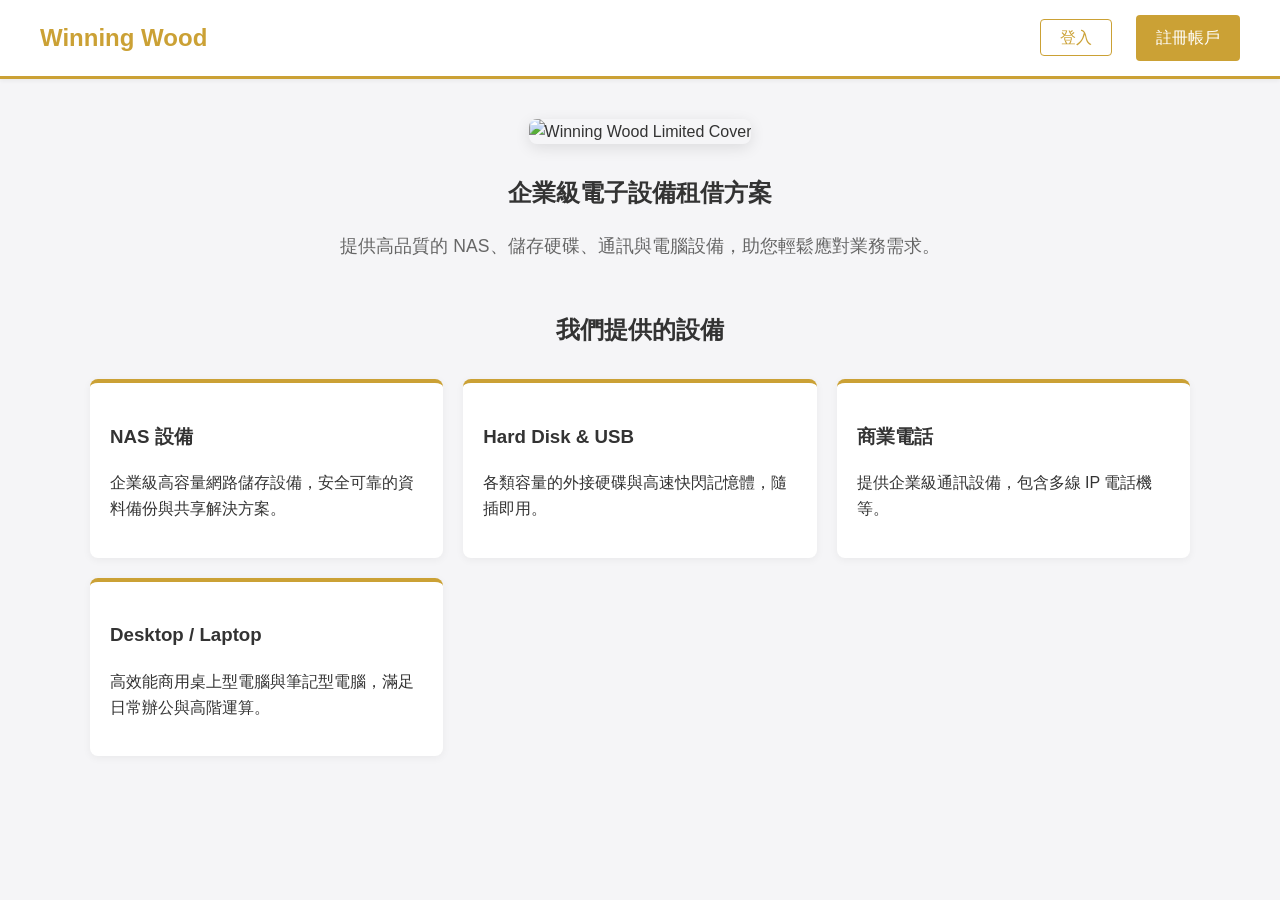
==== index.html @ e3df7d21 "Add files via upload" ====
<!DOCTYPE html>  
<html lang="zh-TW">  
<head>  
    <meta charset="UTF-8">  
    <meta name="viewport" content="width=device-width, initial-scale=1.0">  
    <title>Winning Wood Limited - 專業電子設備租借</title>  
    <link rel="stylesheet" href="style.css">  
</head>  
<body>  
    <header>  
        <a href="index.html" class="logo">Winning Wood</a>  
        <nav>  
            <a href="login.html" class="btn-outline">登入</a>  
            <a href="signup.html" class="btn-primary">註冊帳戶</a>  
        </nav>  
    </header>  
  
    <div class="container">  
        <section class="hero">  
            <img src="https://raw.githubusercontent.com/cyt012536-droid/Winning-wood-mages/refs/heads/main/winning%20wood.png" alt="Winning Wood Limited Cover">  
            <h1 style="margin-top: 30px;">企業級電子設備租借方案</h1>  
            <p style="color: #666; font-size: 1.1rem;">提供高品質的 NAS、儲存硬碟、通訊與電腦設備，助您輕鬆應對業務需求。</p>  
        </section>  
  
        <h2 style="text-align: center; margin-bottom: 30px;">我們提供的設備</h2>  
        <div class="equipment-grid">  
            <div class="equipment-item">  
                <h3>NAS 設備</h3>  
                <p>企業級高容量網路儲存設備，安全可靠的資料備份與共享解決方案。</p>  
            </div>  
            <div class="equipment-item">  
                <h3>Hard Disk & USB</h3>  
                <p>各類容量的外接硬碟與高速快閃記憶體，隨插即用。</p>  
            </div>  
            <div class="equipment-item">  
                <h3>商業電話</h3>  
                <p>提供企業級通訊設備，包含多線 IP 電話機等。</p>  
            </div>  
            <div class="equipment-item">  
                <h3>Desktop / Laptop</h3>  
                <p>高效能商用桌上型電腦與筆記型電腦，滿足日常辦公與高階運算。</p>  
            </div>  
        </div>  
    </div>  
</body>  
</html>
---- style.css ----
:root {  
    --primary-gold: #cba135;  
    --primary-gold-hover: #b38b29;  
    --bg-light-gray: #f5f5f7;  
    --text-dark: #333333;  
    --text-gray: #666666;  
    --white: #ffffff;  
}  
  
body {  
    font-family: -apple-system, BlinkMacSystemFont, "Segoe UI", Roboto, "Helvetica Neue", Arial, sans-serif;  
    background-color: var(--bg-light-gray);  
    color: var(--text-dark);  
    margin: 0;  
    padding: 0;  
    line-height: 1.6;  
}  
  
header {  
    background-color: var(--white);  
    border-bottom: 3px solid var(--primary-gold);  
    padding: 15px 40px;  
    display: flex;  
    justify-content: space-between;  
    align-items: center;  
    box-shadow: 0 2px 4px rgba(0,0,0,0.05);  
}  
  
header .logo {  
    font-size: 1.5rem;  
    font-weight: bold;  
    color: var(--primary-gold);  
    text-decoration: none;  
}  
  
header nav a {  
    margin-left: 20px;  
    text-decoration: none;  
    color: var(--text-dark);  
    font-weight: 500;  
}  
  
header nav a:hover { color: var(--primary-gold); }  
  
.container {  
    max-width: 1100px;  
    margin: 40px auto;  
    padding: 0 20px;  
}  
  
.btn-primary {  
    background-color: var(--primary-gold);  
    color: var(--white);  
    padding: 10px 20px;  
    border: none;  
    border-radius: 4px;  
    cursor: pointer;  
    font-size: 1rem;  
    text-decoration: none;  
    display: inline-block;  
    transition: background 0.3s;  
}  
  
.btn-primary:hover { background-color: var(--primary-gold-hover); }  
  
.btn-outline {  
    background-color: transparent;  
    color: var(--primary-gold);  
    border: 1px solid var(--primary-gold);  
    padding: 9px 19px;  
    border-radius: 4px;  
    text-decoration: none;  
    cursor: pointer;  
}  
  
.card {  
    background: var(--white);  
    padding: 30px;  
    border-radius: 8px;  
    box-shadow: 0 4px 12px rgba(0,0,0,0.05);  
    margin-bottom: 20px;  
}  
  
.form-group { margin-bottom: 15px; }  
.form-group label { display: block; margin-bottom: 5px; font-weight: 500; color: var(--text-gray); }  
.form-group input, .form-group select, .form-group textarea {  
    width: 100%; padding: 10px; border: 1px solid #ccc; border-radius: 4px; box-sizing: border-box; font-size: 1rem;  
}  
  
table { width: 100%; border-collapse: collapse; margin-top: 20px; }  
table th, table td { padding: 12px; text-align: left; border-bottom: 1px solid #ddd; }  
table th { background-color: #fcfcfc; color: var(--text-gray); }  
  
.hero { text-align: center; margin-bottom: 50px; }  
.hero img { max-width: 100%; height: auto; border-radius: 8px; box-shadow: 0 4px 15px rgba(0,0,0,0.1); }  
  
.equipment-grid { display: grid; grid-template-columns: repeat(auto-fit, minmax(280px, 1fr)); gap: 20px; }  
.equipment-item {  
    background: var(--white); padding: 20px; border-radius: 8px;  
    border-top: 4px solid var(--primary-gold); box-shadow: 0 2px 8px rgba(0,0,0,0.05);  
}  
  
.alert { padding: 10px; margin-bottom: 15px; border-radius: 4px; display: none; }  
.alert.error { background: #fdeaea; color: #d32f2f; display: block; }  
.alert.success { background: #eafcf1; color: #2e7d32; display: block; }  
.payment-notice { background: #fff8e1; border-left: 4px solid var(--primary-gold); padding: 15px; margin-bottom: 20px; color: #666; font-size: 0.95rem; }
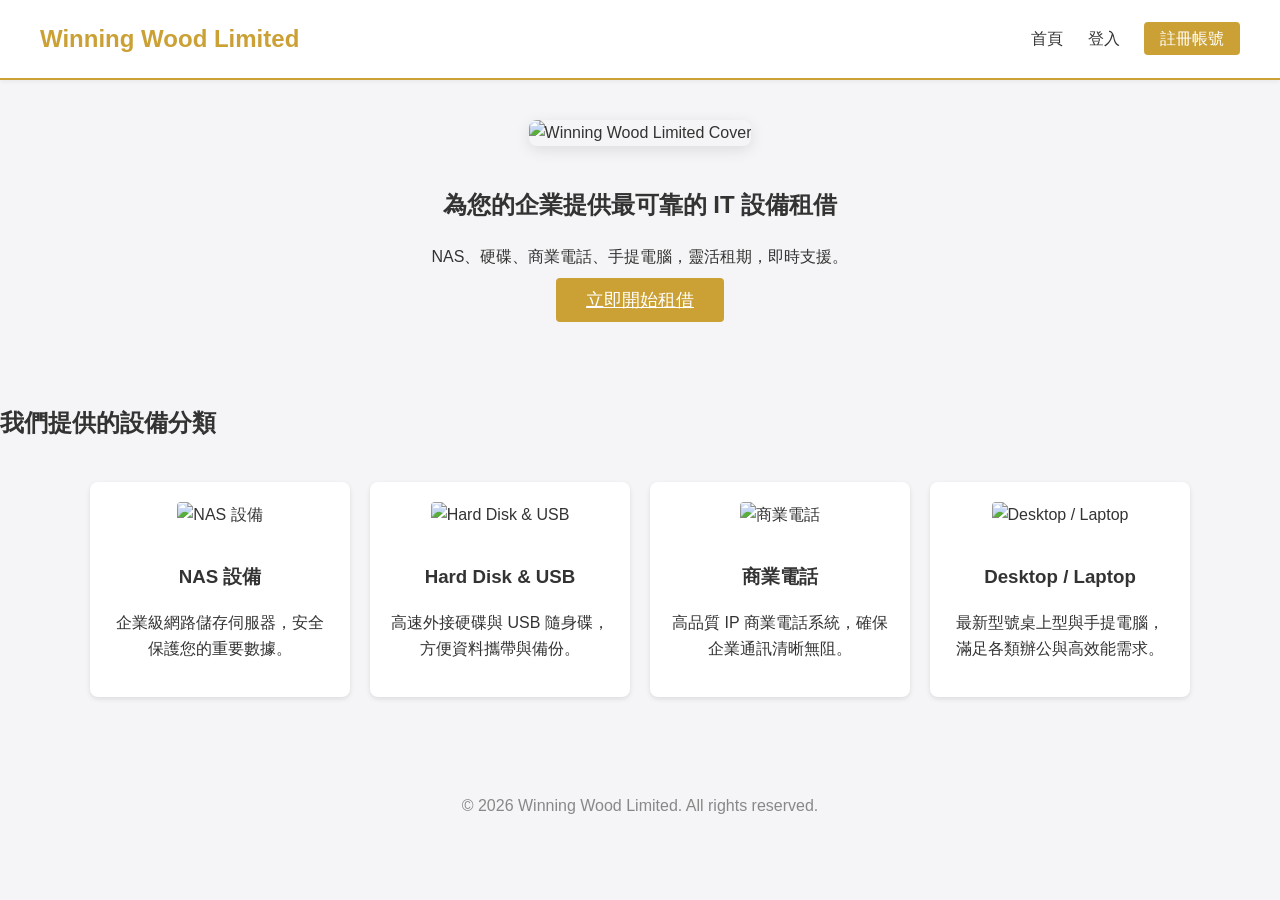
==== commit bb4e0ae2: "Update index.html" ====
--- a/index.html
+++ b/index.html
@@ -1,46 +1,64 @@
-<!DOCTYPE html>  
-<html lang="zh-TW">  
-<head>  
-    <meta charset="UTF-8">  
-    <meta name="viewport" content="width=device-width, initial-scale=1.0">  
-    <title>Winning Wood Limited - 專業電子設備租借</title>  
-    <link rel="stylesheet" href="style.css">  
-</head>  
-<body>  
-    <header>  
-        <a href="index.html" class="logo">Winning Wood</a>  
-        <nav>  
-            <a href="login.html" class="btn-outline">登入</a>  
-            <a href="signup.html" class="btn-primary">註冊帳戶</a>  
-        </nav>  
-    </header>  
-  
-    <div class="container">  
-        <section class="hero">  
-            <img src="https://raw.githubusercontent.com/cyt012536-droid/Winning-wood-mages/refs/heads/main/winning%20wood.png" alt="Winning Wood Limited Cover">  
-            <h1 style="margin-top: 30px;">企業級電子設備租借方案</h1>  
-            <p style="color: #666; font-size: 1.1rem;">提供高品質的 NAS、儲存硬碟、通訊與電腦設備，助您輕鬆應對業務需求。</p>  
-        </section>  
-  
-        <h2 style="text-align: center; margin-bottom: 30px;">我們提供的設備</h2>  
-        <div class="equipment-grid">  
-            <div class="equipment-item">  
-                <h3>NAS 設備</h3>  
-                <p>企業級高容量網路儲存設備，安全可靠的資料備份與共享解決方案。</p>  
-            </div>  
-            <div class="equipment-item">  
-                <h3>Hard Disk & USB</h3>  
-                <p>各類容量的外接硬碟與高速快閃記憶體，隨插即用。</p>  
-            </div>  
-            <div class="equipment-item">  
-                <h3>商業電話</h3>  
-                <p>提供企業級通訊設備，包含多線 IP 電話機等。</p>  
-            </div>  
-            <div class="equipment-item">  
-                <h3>Desktop / Laptop</h3>  
-                <p>高效能商用桌上型電腦與筆記型電腦，滿足日常辦公與高階運算。</p>  
-            </div>  
-        </div>  
-    </div>  
-</body>  
-</html>  
+<!DOCTYPE html>
+<html lang="zh-HK">
+<head>
+    <meta charset="UTF-8">
+    <meta name="viewport" content="width=device-width, initial-scale=1.0">
+    <title>Winning Wood Limited - 專業電子設備租借</title>
+    <link rel="stylesheet" href="style.css">
+</head>
+<body>
+    <header>
+        <div class="logo">Winning Wood Limited</div>
+        <nav>
+            <a href="index.html">首頁</a>
+            <a href="login.html">登入</a>
+            <a href="signup.html" class="btn">註冊帳號</a>
+        </nav>
+    </header>
+
+    <main>
+        <!-- 頂部橫幅區塊 (加入專屬封面圖) -->
+        <section class="hero" style="text-align: center; padding: 40px 20px;">
+            <img src="https://raw.githubusercontent.com/cyt012536-droid/Winning-wood-mages/refs/heads/main/winning%20wood.png" alt="Winning Wood Limited Cover" style="max-width: 100%; height: auto; max-height: 300px; margin-bottom: 20px; border-radius: 8px; object-fit: contain;">
+            
+            <h1>為您的企業提供最可靠的 IT 設備租借</h1>
+            <p>NAS、硬碟、商業電話、手提電腦，靈活租期，即時支援。</p>
+            <a href="signup.html" class="btn btn-large">立即開始租借</a>
+        </section>
+
+        <!-- 設備分類區塊 -->
+        <section class="equipment-categories">
+            <h2>我們提供的設備分類</h2>
+            <div class="grid-container">
+                <div class="card">
+                    <img src="https://images.unsplash.com/photo-1558494949-ef010cbdcc31?w=600&q=80" alt="NAS 設備">
+                    <h3>NAS 設備</h3>
+                    <p>企業級網路儲存伺服器，安全保護您的重要數據。</p>
+                </div>
+                
+                <div class="card">
+                    <img src="https://images.unsplash.com/photo-1629429408209-1f912961dbd8?w=600&q=80" alt="Hard Disk & USB">
+                    <h3>Hard Disk & USB</h3>
+                    <p>高速外接硬碟與 USB 隨身碟，方便資料攜帶與備份。</p>
+                </div>
+
+                <div class="card">
+                    <img src="https://images.unsplash.com/photo-1590214691763-73d8eb71d22e?w=600&q=80" alt="商業電話">
+                    <h3>商業電話</h3>
+                    <p>高品質 IP 商業電話系統，確保企業通訊清晰無阻。</p>
+                </div>
+
+                <div class="card">
+                    <img src="https://images.unsplash.com/photo-1517336714731-489689fd1ca8?w=600&q=80" alt="Desktop / Laptop">
+                    <h3>Desktop / Laptop</h3>
+                    <p>最新型號桌上型與手提電腦，滿足各類辦公與高效能需求。</p>
+                </div>
+            </div>
+        </section>
+    </main>
+
+    <footer>
+        <p>&copy; 2026 Winning Wood Limited. All rights reserved.</p>
+    </footer>
+</body>
+</html>
--- a/style.css
+++ b/style.css
@@ -104,3 +104,71 @@
 .alert.error { background: #fdeaea; color: #d32f2f; display: block; }  
 .alert.success { background: #eafcf1; color: #2e7d32; display: block; }  
 .payment-notice { background: #fff8e1; border-left: 4px solid var(--primary-gold); padding: 15px; margin-bottom: 20px; color: #666; font-size: 0.95rem; }  
+
+/* style.css */
+:root {
+    --primary-gold: #cba135;
+    --primary-gold-hover: #b38b29;
+    --bg-light-gray: #f5f5f7;
+    --text-dark: #333333;
+    --white: #ffffff;
+}
+
+body {
+    font-family: 'Segoe UI', Arial, sans-serif;
+    background-color: var(--bg-light-gray);
+    color: var(--text-dark);
+    margin: 0;
+    padding: 0;
+    line-height: 1.6;
+}
+
+/* Header & Nav */
+header {
+    background-color: var(--white);
+    padding: 20px 40px;
+    display: flex;
+    justify-content: space-between;
+    align-items: center;
+    border-bottom: 2px solid var(--primary-gold);
+}
+
+.logo { font-size: 1.5rem; font-weight: bold; color: var(--primary-gold); }
+
+nav a { margin-left: 20px; text-decoration: none; color: var(--text-dark); }
+.btn { 
+    background-color: var(--primary-gold); 
+    color: var(--white); 
+    padding: 8px 16px; 
+    border-radius: 4px; 
+}
+.btn-large { padding: 12px 30px; font-size: 1.1rem; }
+
+/* 設備分類區塊 (Grid) */
+.grid-container {
+    display: grid;
+    grid-template-columns: repeat(auto-fit, minmax(250px, 1fr));
+    gap: 20px;
+    padding: 20px 40px;
+    max-width: 1100px;
+    margin: 0 auto;
+}
+
+.card {
+    background: var(--white);
+    padding: 20px;
+    border-radius: 8px;
+    box-shadow: 0 2px 5px rgba(0,0,0,0.1);
+    text-align: center;
+}
+
+.card img {
+    width: 100%;
+    height: 180px;
+    object-fit: cover;
+    border-radius: 4px;
+    margin-bottom: 15px;
+}
+
+/* Footer */
+footer { text-align: center; padding: 40px; color: #888; }
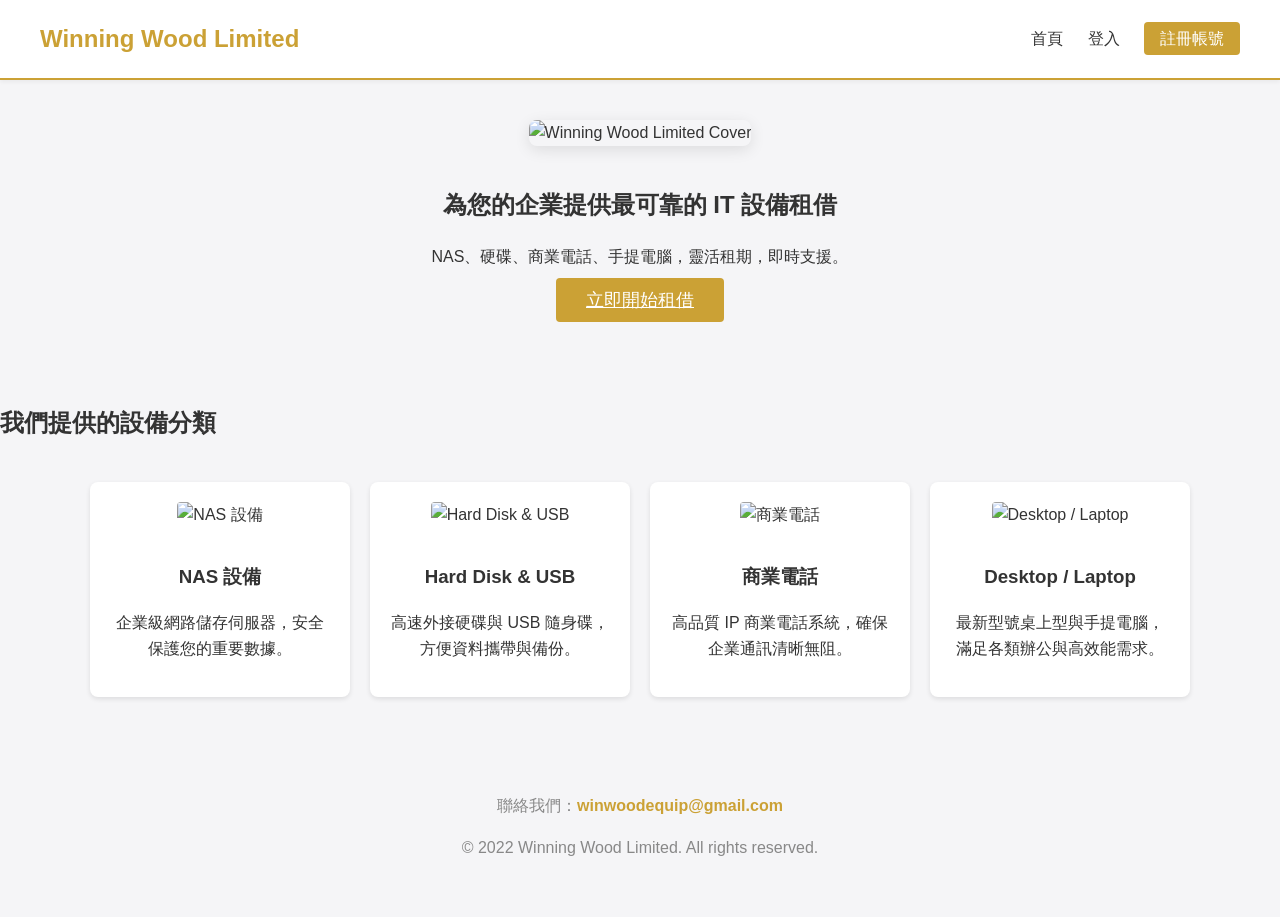
==== commit e5cd3b76: "Update index.html" ====
--- a/index.html
+++ b/index.html
@@ -43,7 +43,8 @@
                 </div>
 
                 <div class="card">
-                    <img src="https://images.unsplash.com/photo-1590214691763-73d8eb71d22e?w=600&q=80" alt="商業電話">
+                    <!-- 更換了商業電話圖片的穩定連結 -->
+                    <img src="https://images.unsplash.com/photo-1590845947698-8924d7409b56?w=600&q=80" alt="商業電話">
                     <h3>商業電話</h3>
                     <p>高品質 IP 商業電話系統，確保企業通訊清晰無阻。</p>
                 </div>
@@ -57,8 +58,10 @@
         </section>
     </main>
 
-    <footer>
-        <p>&copy; 2026 Winning Wood Limited. All rights reserved.</p>
+    <footer style="text-align: center; padding: 40px; color: #888;">
+        <!-- 加入聯絡電郵與修改年份 -->
+        <p style="margin-bottom: 10px;">聯絡我們：<a href="mailto:winwoodequip@gmail.com" style="color: #cba135; text-decoration: none; font-weight: bold;">winwoodequip@gmail.com</a></p>
+        <p>&copy; 2022 Winning Wood Limited. All rights reserved.</p>
     </footer>
 </body>
 </html>
